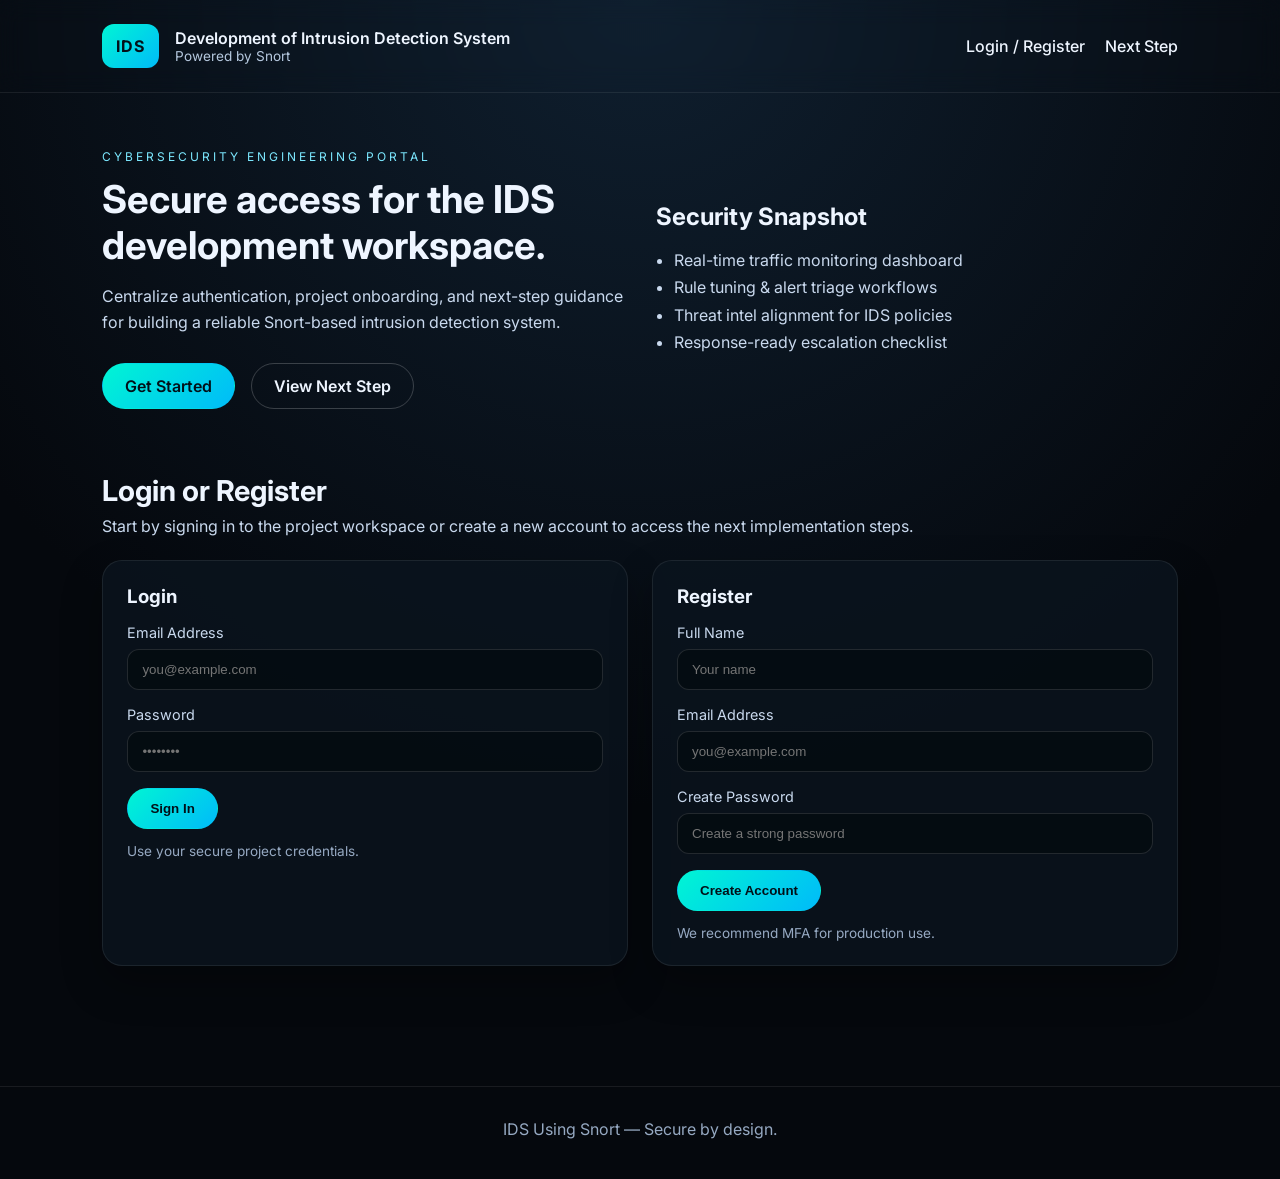
==== index.html @ 6c390956 "Add IDS website pages" ====
<!DOCTYPE html>
<html lang="en">
  <head>
    <meta charset="UTF-8" />
    <meta name="viewport" content="width=device-width, initial-scale=1.0" />
    <title>IDS Using Snort - Secure Access</title>
    <link rel="stylesheet" href="styles.css" />
  </head>
  <body>
    <header class="site-header">
      <div class="brand">
        <span class="brand-mark">IDS</span>
        <div>
          <p class="brand-title">Development of Intrusion Detection System</p>
          <p class="brand-subtitle">Powered by Snort</p>
        </div>
      </div>
      <nav class="site-nav">
        <a href="#access">Login / Register</a>
        <a href="next-step.html">Next Step</a>
      </nav>
    </header>

    <main class="site-main">
      <section class="hero">
        <div>
          <p class="eyebrow">Cybersecurity Engineering Portal</p>
          <h1>Secure access for the IDS development workspace.</h1>
          <p class="hero-text">
            Centralize authentication, project onboarding, and next-step guidance
            for building a reliable Snort-based intrusion detection system.
          </p>
          <div class="hero-actions">
            <a class="primary-btn" href="#access">Get Started</a>
            <a class="ghost-btn" href="next-step.html">View Next Step</a>
          </div>
        </div>
        <div class="hero-card">
          <h2>Security Snapshot</h2>
          <ul>
            <li>Real-time traffic monitoring dashboard</li>
            <li>Rule tuning &amp; alert triage workflows</li>
            <li>Threat intel alignment for IDS policies</li>
            <li>Response-ready escalation checklist</li>
          </ul>
        </div>
      </section>

      <section id="access" class="access">
        <div class="section-heading">
          <h2>Login or Register</h2>
          <p>
            Start by signing in to the project workspace or create a new account
            to access the next implementation steps.
          </p>
        </div>
        <div class="forms-grid">
          <form class="card form-card" action="next-step.html">
            <h3>Login</h3>
            <label>
              Email Address
              <input type="email" name="email" placeholder="you@example.com" required />
            </label>
            <label>
              Password
              <input type="password" name="password" placeholder="••••••••" required />
            </label>
            <button class="primary-btn" type="submit">Sign In</button>
            <p class="form-note">Use your secure project credentials.</p>
          </form>

          <form class="card form-card" action="next-step.html">
            <h3>Register</h3>
            <label>
              Full Name
              <input type="text" name="fullName" placeholder="Your name" required />
            </label>
            <label>
              Email Address
              <input type="email" name="registerEmail" placeholder="you@example.com" required />
            </label>
            <label>
              Create Password
              <input type="password" name="registerPassword" placeholder="Create a strong password" required />
            </label>
            <button class="primary-btn" type="submit">Create Account</button>
            <p class="form-note">We recommend MFA for production use.</p>
          </form>
        </div>
      </section>
    </main>

    <footer class="site-footer">
      <p>IDS Using Snort &mdash; Secure by design.</p>
    </footer>
  </body>
</html>
---- styles.css ----
@import url("https://fonts.googleapis.com/css2?family=Inter:wght@400;500;600;700&display=swap");

* {
  box-sizing: border-box;
  margin: 0;
  padding: 0;
}

body {
  font-family: "Inter", sans-serif;
  background: radial-gradient(circle at top, #0f1f2f, #05080d 60%);
  color: #eef5ff;
  min-height: 100vh;
}

a {
  color: inherit;
  text-decoration: none;
}

.site-header {
  display: flex;
  justify-content: space-between;
  align-items: center;
  padding: 24px 8vw;
  border-bottom: 1px solid rgba(255, 255, 255, 0.08);
  backdrop-filter: blur(12px);
}

.brand {
  display: flex;
  gap: 16px;
  align-items: center;
}

.brand-mark {
  background: linear-gradient(135deg, #00f5d4, #00bbf9);
  color: #041018;
  font-weight: 700;
  padding: 12px 14px;
  border-radius: 12px;
  letter-spacing: 1px;
}

.brand-title {
  font-weight: 600;
}

.brand-subtitle {
  font-size: 0.85rem;
  color: #b5c8de;
}

.site-nav {
  display: flex;
  gap: 20px;
  font-weight: 500;
}

.site-main {
  padding: 56px 8vw 80px;
}

.hero {
  display: grid;
  grid-template-columns: repeat(auto-fit, minmax(260px, 1fr));
  gap: 32px;
  align-items: center;
  margin-bottom: 64px;
}

.hero-compact {
  margin-bottom: 48px;
}

.eyebrow {
  text-transform: uppercase;
  letter-spacing: 3px;
  font-size: 0.75rem;
  color: #7ce8ff;
  margin-bottom: 12px;
}

.hero h1 {
  font-size: clamp(2rem, 3vw, 3rem);
  line-height: 1.2;
  margin-bottom: 16px;
}

.hero-text {
  color: #c9d9ee;
  line-height: 1.6;
  margin-bottom: 28px;
}

.hero-actions {
  display: flex;
  flex-wrap: wrap;
  gap: 16px;
}

.primary-btn,
.ghost-btn {
  padding: 12px 22px;
  border-radius: 999px;
  font-weight: 600;
  border: 1px solid transparent;
  display: inline-flex;
  align-items: center;
  justify-content: center;
}

.primary-btn {
  background: linear-gradient(135deg, #00f5d4, #00bbf9);
  color: #021018;
}

.ghost-btn {
  border-color: rgba(255, 255, 255, 0.2);
  color: #eef5ff;
}

.card {
  background: rgba(10, 20, 30, 0.8);
  border: 1px solid rgba(255, 255, 255, 0.08);
  border-radius: 20px;
  padding: 24px;
  box-shadow: 0 18px 40px rgba(0, 0, 0, 0.3);
}

.hero-card ul,
.roadmap-card ol {
  margin-top: 16px;
  padding-left: 18px;
  color: #c9d9ee;
  line-height: 1.7;
}

.access {
  margin-bottom: 40px;
}

.section-heading {
  margin-bottom: 24px;
}

.section-heading h2 {
  font-size: 1.8rem;
  margin-bottom: 8px;
}

.section-heading p {
  color: #c9d9ee;
}

.forms-grid {
  display: grid;
  grid-template-columns: repeat(auto-fit, minmax(250px, 1fr));
  gap: 24px;
}

.form-card h3 {
  margin-bottom: 16px;
}

.form-card label {
  display: flex;
  flex-direction: column;
  gap: 8px;
  font-size: 0.9rem;
  margin-bottom: 16px;
  color: #c9d9ee;
}

.form-card input {
  padding: 12px 14px;
  border-radius: 12px;
  border: 1px solid rgba(255, 255, 255, 0.12);
  background: rgba(3, 10, 15, 0.7);
  color: #eef5ff;
}

.form-note {
  margin-top: 14px;
  font-size: 0.85rem;
  color: #96a9c2;
}

.roadmap-card ol {
  padding-left: 20px;
}

.site-footer {
  padding: 32px 8vw 40px;
  border-top: 1px solid rgba(255, 255, 255, 0.08);
  color: #96a9c2;
  text-align: center;
}

@media (max-width: 720px) {
  .site-header {
    flex-direction: column;
    gap: 16px;
    align-items: flex-start;
  }

  .site-nav {
    flex-wrap: wrap;
  }

  .hero-actions {
    flex-direction: column;
    align-items: flex-start;
  }
}
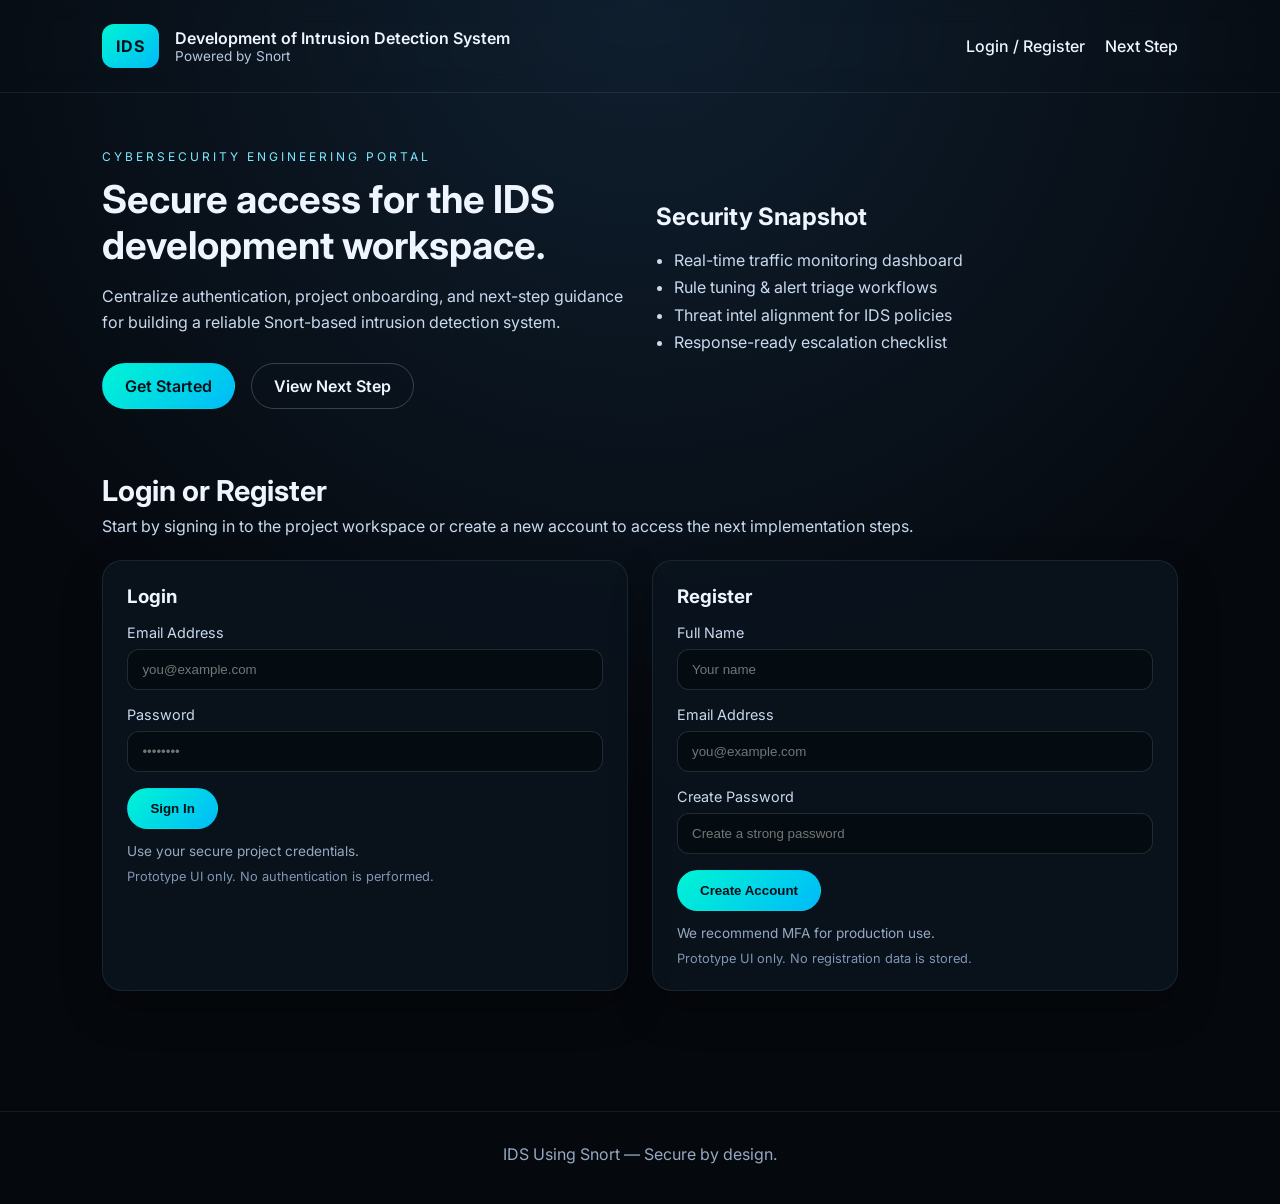
==== commit 4ef225df: "Clarify prototype login and README path" ====
--- a/index.html
+++ b/index.html
@@ -67,6 +67,7 @@
             </label>
             <button class="primary-btn" type="submit">Sign In</button>
             <p class="form-note">Use your secure project credentials.</p>
+            <p class="disclaimer">Prototype UI only. No authentication is performed.</p>
           </form>
 
           <form class="card form-card" action="next-step.html">
@@ -85,6 +86,7 @@
             </label>
             <button class="primary-btn" type="submit">Create Account</button>
             <p class="form-note">We recommend MFA for production use.</p>
+            <p class="disclaimer">Prototype UI only. No registration data is stored.</p>
           </form>
         </div>
       </section>
--- a/styles.css
+++ b/styles.css
@@ -186,6 +186,12 @@
   color: #96a9c2;
 }
 
+.disclaimer {
+  margin-top: 10px;
+  font-size: 0.8rem;
+  color: #7f96b5;
+}
+
 .roadmap-card ol {
   padding-left: 20px;
 }
